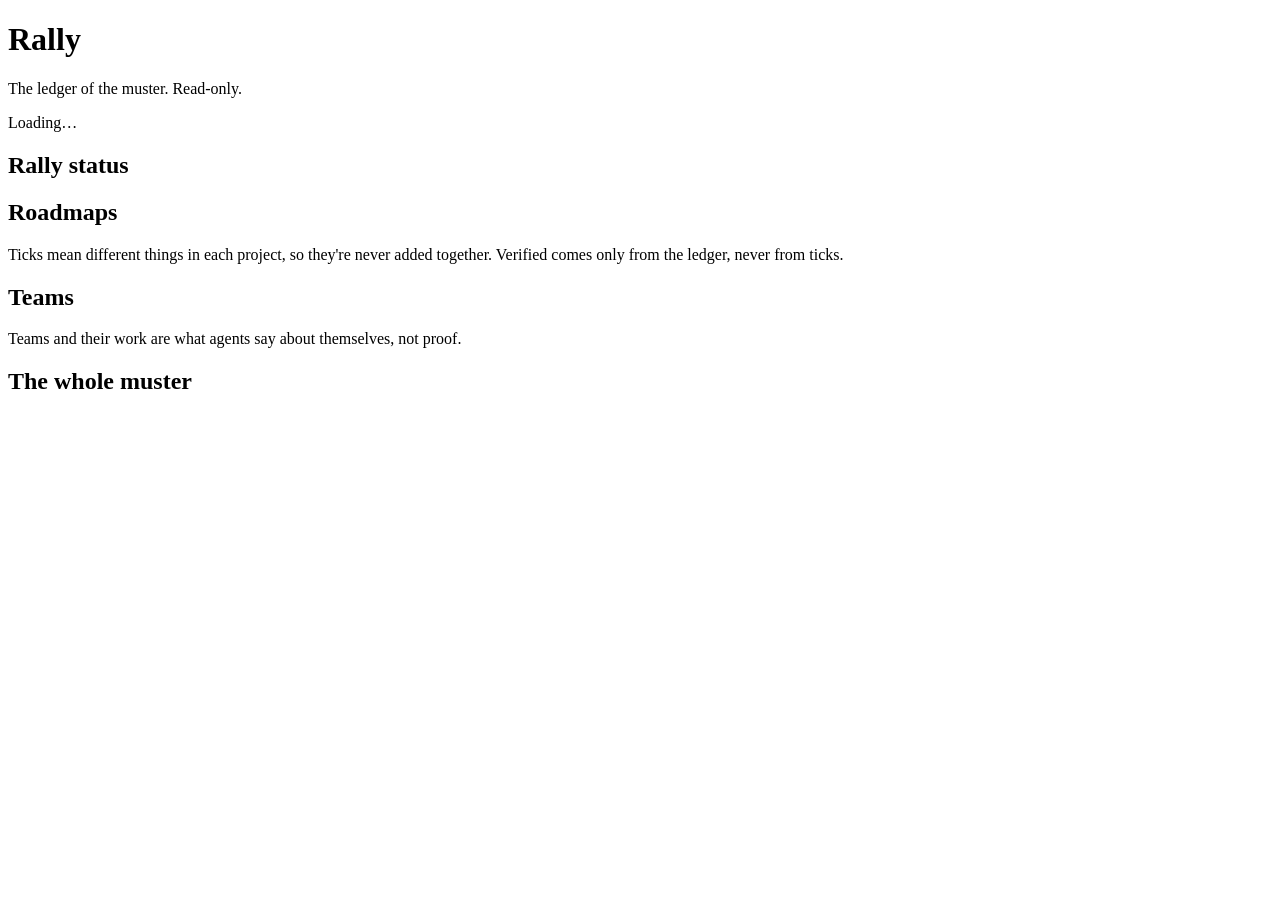
==== web/index.html @ cd346a18 "Give each project an info page in the viewer (RAL-43) Each project in the roadmap list links to #/pr" ====
<!doctype html>
<html lang="en">
<head>
  <meta charset="utf-8">
  <meta name="viewport" content="width=device-width, initial-scale=1">
  <title>Rally</title>
  <link rel="stylesheet" href="/app.css">
</head>
<body>
  <header>
    <div>
      <h1>Rally</h1>
      <p class="muted">The ledger of the muster. Read-only.</p>
    </div>
    <p id="freshness" class="muted" role="status">Loading…</p>
  </header>
  <main id="project-page" hidden></main>
  <main id="overview">
    <section aria-labelledby="ledger-title">
      <h2 id="ledger-title">Rally status</h2>
      <div id="ledger" class="panel"></div>
    </section>
    <section aria-labelledby="roadmaps-title">
      <h2 id="roadmaps-title">Roadmaps</h2>
      <p class="muted">Ticks mean different things in each project, so they're never added together. Verified comes only from the ledger, never from ticks.</p>
      <div id="roadmaps"></div>
    </section>
    <section aria-labelledby="teams-title">
      <h2 id="teams-title">Teams</h2>
      <p class="muted">Teams and their work are what agents say about themselves, not proof.</p>
      <div id="teams" class="panel"></div>
    </section>
    <section aria-labelledby="muster-title">
      <h2 id="muster-title">The whole muster</h2>
      <div id="muster" class="panel"></div>
    </section>
  </main>
  <script src="/app.js"></script>
</body>
</html>
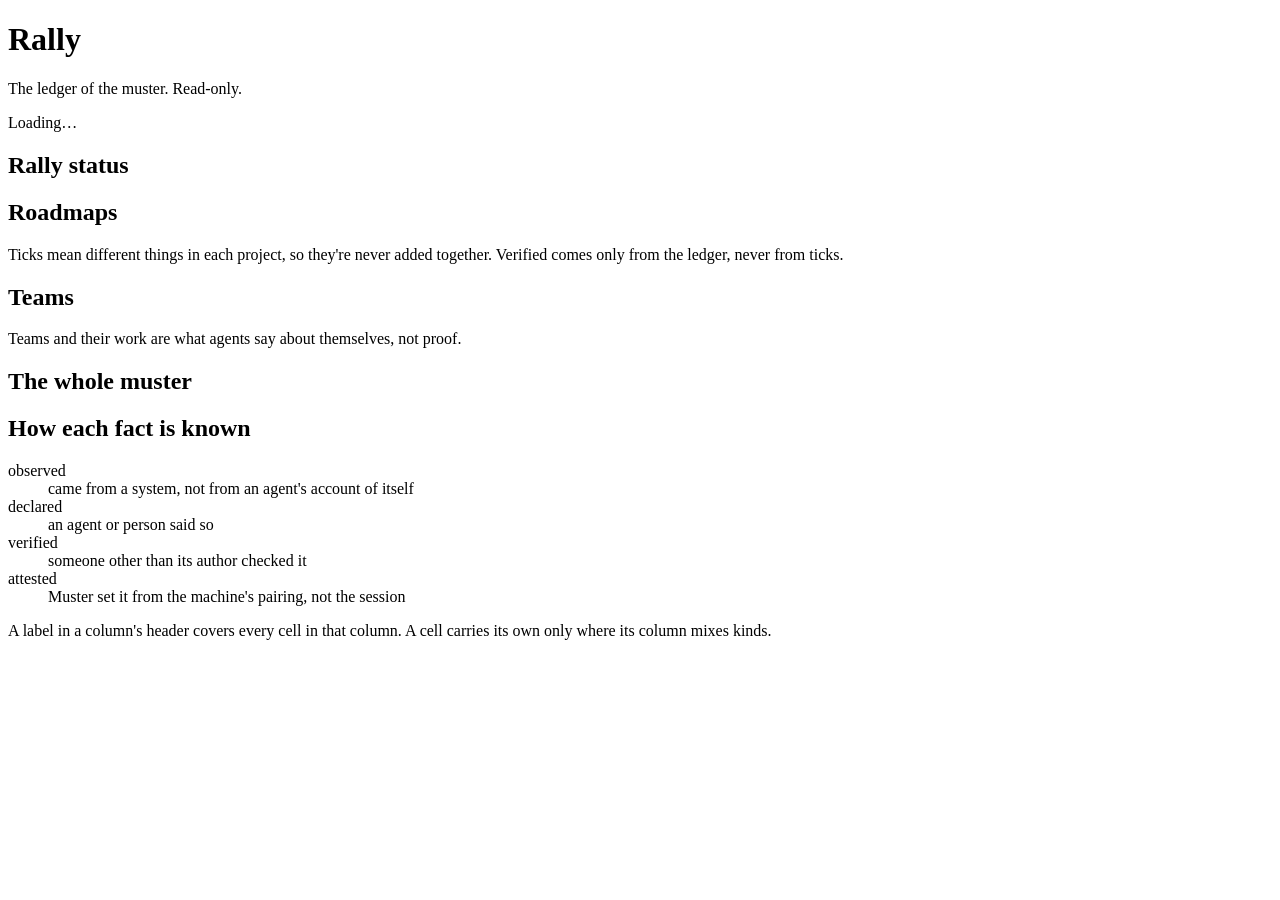
==== commit b41ae8a7: "RAL-93: the viewer says each column's provenance once, with a legend A table column whose cells all " ====
--- a/web/index.html
+++ b/web/index.html
@@ -15,6 +15,7 @@
     <p id="freshness" class="muted" role="status">Loading…</p>
   </header>
   <main id="project-page" hidden></main>
+  <main id="past-page" hidden></main>
   <main id="overview">
     <section aria-labelledby="ledger-title">
       <h2 id="ledger-title">Rally status</h2>
@@ -35,6 +36,16 @@
       <div id="muster" class="panel"></div>
     </section>
   </main>
+  <footer id="provenance" class="muted">
+    <h2>How each fact is known</h2>
+    <dl class="provenance-legend">
+      <div><dt><span class="label">observed</span></dt><dd>came from a system, not from an agent's account of itself</dd></div>
+      <div><dt><span class="label">declared</span></dt><dd>an agent or person said so</dd></div>
+      <div><dt><span class="label">verified</span></dt><dd>someone other than its author checked it</dd></div>
+      <div><dt><span class="label">attested</span></dt><dd>Muster set it from the machine's pairing, not the session</dd></div>
+    </dl>
+    <p>A label in a column's header covers every cell in that column. A cell carries its own only where its column mixes kinds.</p>
+  </footer>
   <script src="/app.js"></script>
 </body>
 </html>
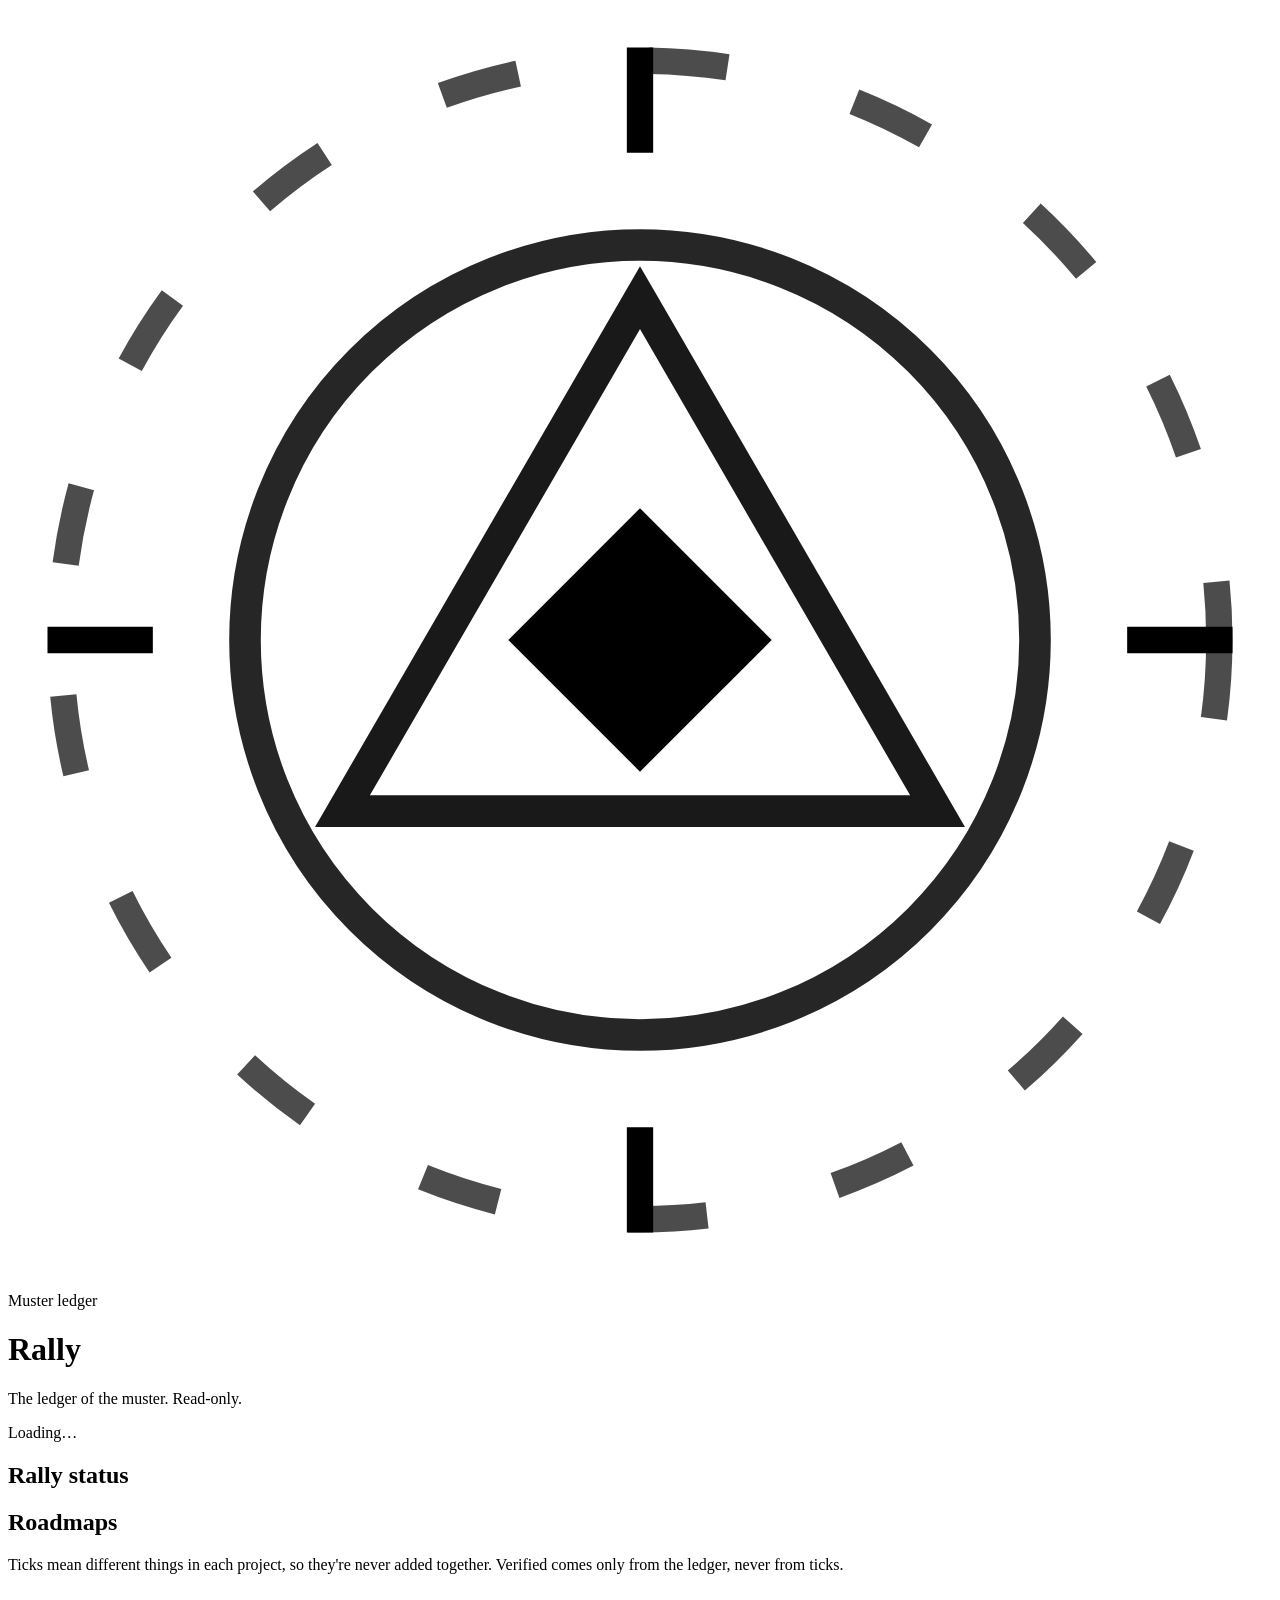
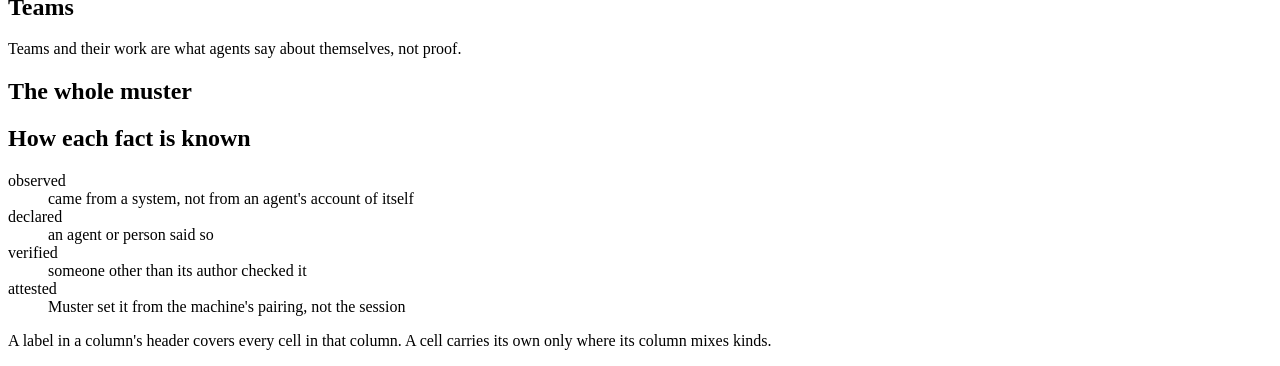
==== commit b21ba138: "feat(web): the viewer has a modern sci-fi magitech look (RAL-115) Glass panels with corner brackets " ====
--- a/web/index.html
+++ b/web/index.html
@@ -3,14 +3,29 @@
 <head>
   <meta charset="utf-8">
   <meta name="viewport" content="width=device-width, initial-scale=1">
+  <meta name="rally-page-code" content="PAGE_CODE">
   <title>Rally</title>
   <link rel="stylesheet" href="/app.css">
 </head>
 <body>
   <header>
-    <div>
-      <h1>Rally</h1>
-      <p class="muted">The ledger of the muster. Read-only.</p>
+    <div class="brand">
+      <svg class="sigil" viewBox="0 0 48 48" aria-hidden="true" focusable="false">
+        <g class="ring-outer" fill="none" stroke="currentColor" stroke-width="1">
+          <circle cx="24" cy="24" r="22" stroke-dasharray="3 5" opacity="0.7"/>
+          <path d="M24 1.5v4M24 42.5v4M1.5 24h4M42.5 24h4"/>
+        </g>
+        <g class="ring-inner" fill="none" stroke="currentColor" stroke-width="1.2">
+          <circle cx="24" cy="24" r="15" opacity="0.85"/>
+          <path d="M24 11 35.3 30.5H12.7Z" opacity="0.9"/>
+        </g>
+        <path d="M24 19 29 24 24 29 19 24Z" fill="currentColor"/>
+      </svg>
+      <div>
+        <p class="eyebrow">Muster ledger</p>
+        <h1>Rally</h1>
+        <p class="muted">The ledger of the muster. Read-only.</p>
+      </div>
     </div>
     <p id="freshness" class="muted" role="status">Loading…</p>
   </header>
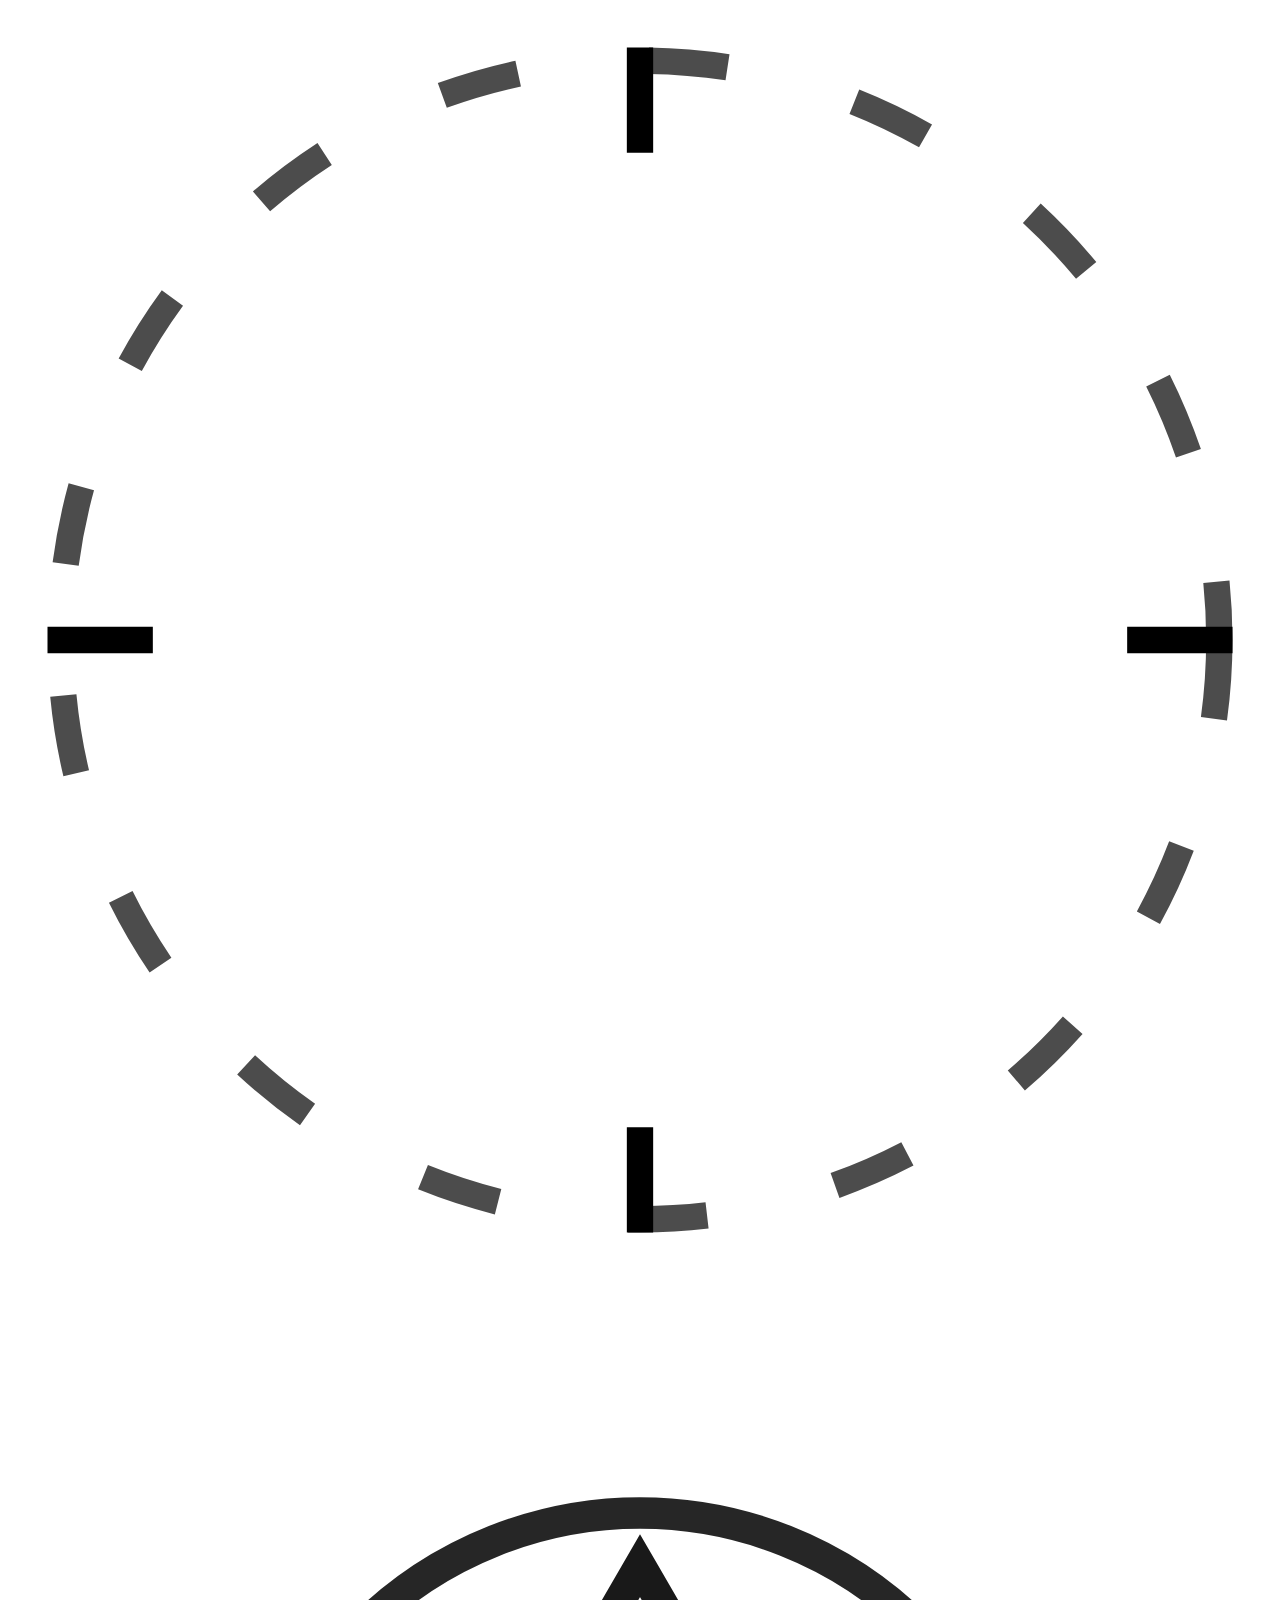
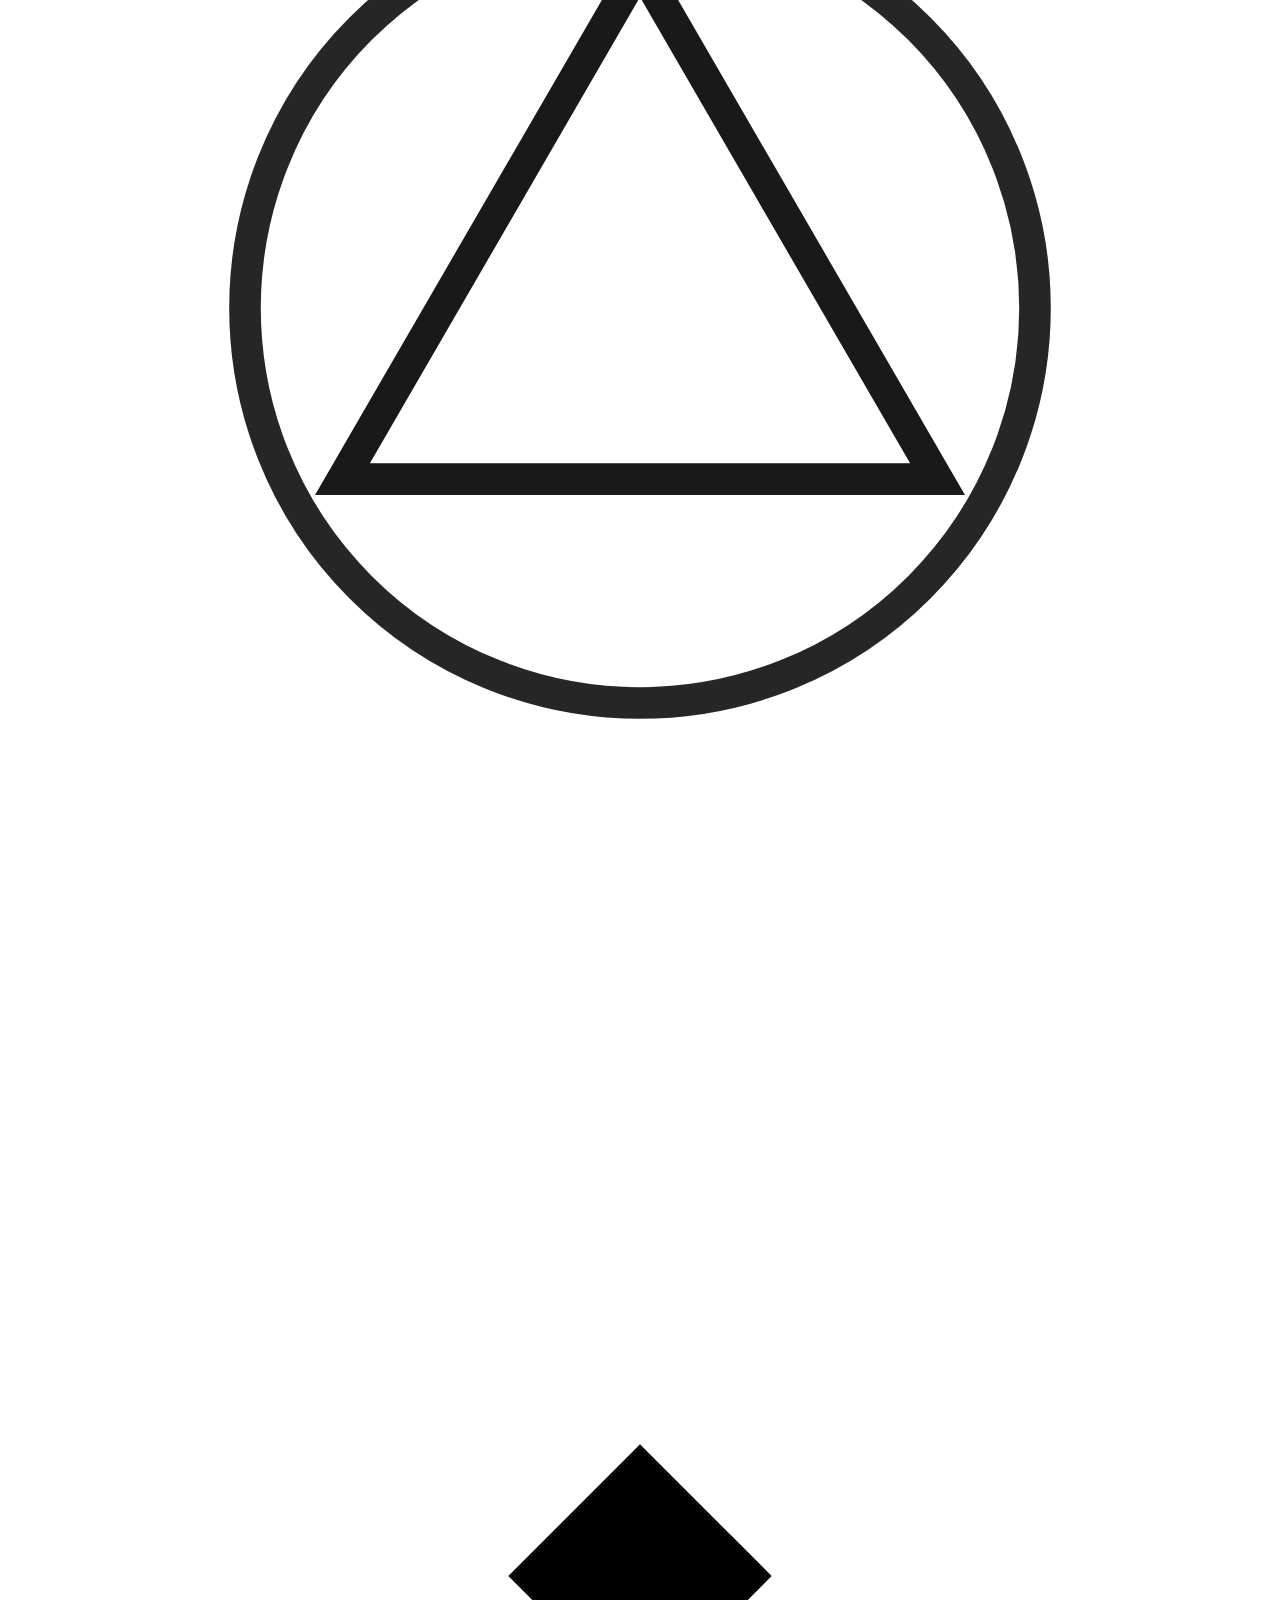
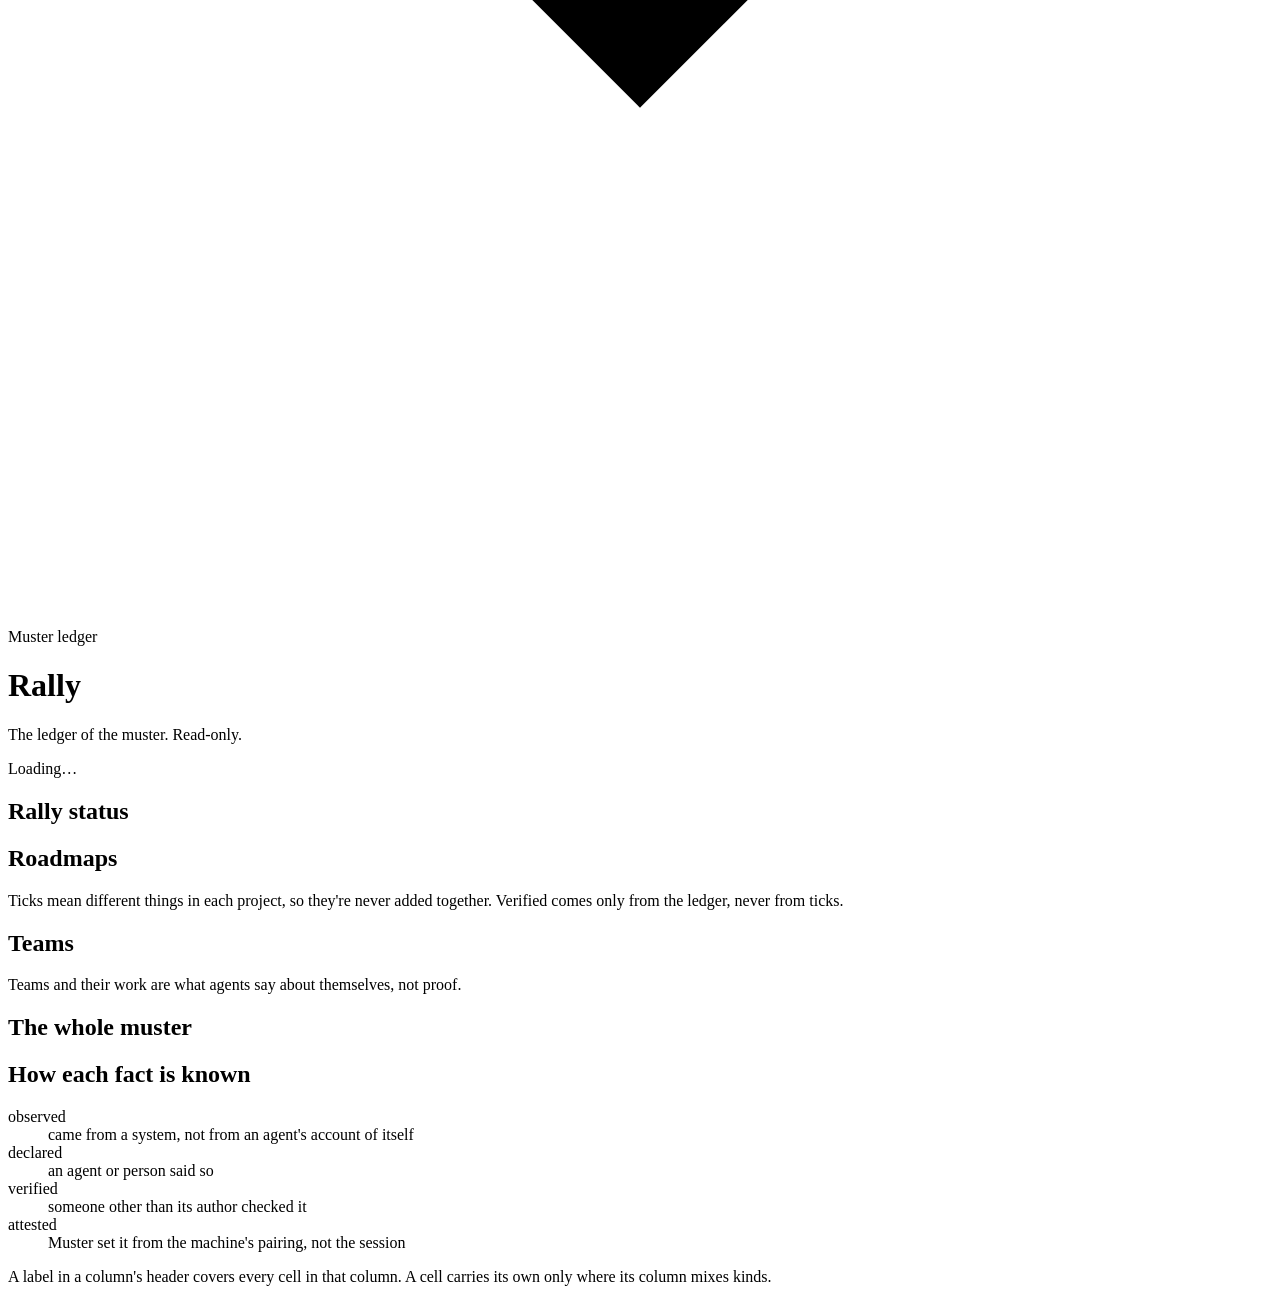
==== commit bde5adc2: "perf(web): the viewer's look stays light (RAL-118) RAL-115's look lagged. A backdrop-filter blur und" ====
--- a/web/index.html
+++ b/web/index.html
@@ -10,17 +10,19 @@
 <body>
   <header>
     <div class="brand">
-      <svg class="sigil" viewBox="0 0 48 48" aria-hidden="true" focusable="false">
-        <g class="ring-outer" fill="none" stroke="currentColor" stroke-width="1">
+      <span class="sigil" aria-hidden="true">
+        <svg class="ring-outer" viewBox="0 0 48 48" focusable="false" fill="none" stroke="currentColor" stroke-width="1">
           <circle cx="24" cy="24" r="22" stroke-dasharray="3 5" opacity="0.7"/>
           <path d="M24 1.5v4M24 42.5v4M1.5 24h4M42.5 24h4"/>
-        </g>
-        <g class="ring-inner" fill="none" stroke="currentColor" stroke-width="1.2">
+        </svg>
+        <svg class="ring-inner" viewBox="0 0 48 48" focusable="false" fill="none" stroke="currentColor" stroke-width="1.2">
           <circle cx="24" cy="24" r="15" opacity="0.85"/>
           <path d="M24 11 35.3 30.5H12.7Z" opacity="0.9"/>
-        </g>
-        <path d="M24 19 29 24 24 29 19 24Z" fill="currentColor"/>
-      </svg>
+        </svg>
+        <svg viewBox="0 0 48 48" focusable="false">
+          <path d="M24 19 29 24 24 29 19 24Z" fill="currentColor"/>
+        </svg>
+      </span>
       <div>
         <p class="eyebrow">Muster ledger</p>
         <h1>Rally</h1>
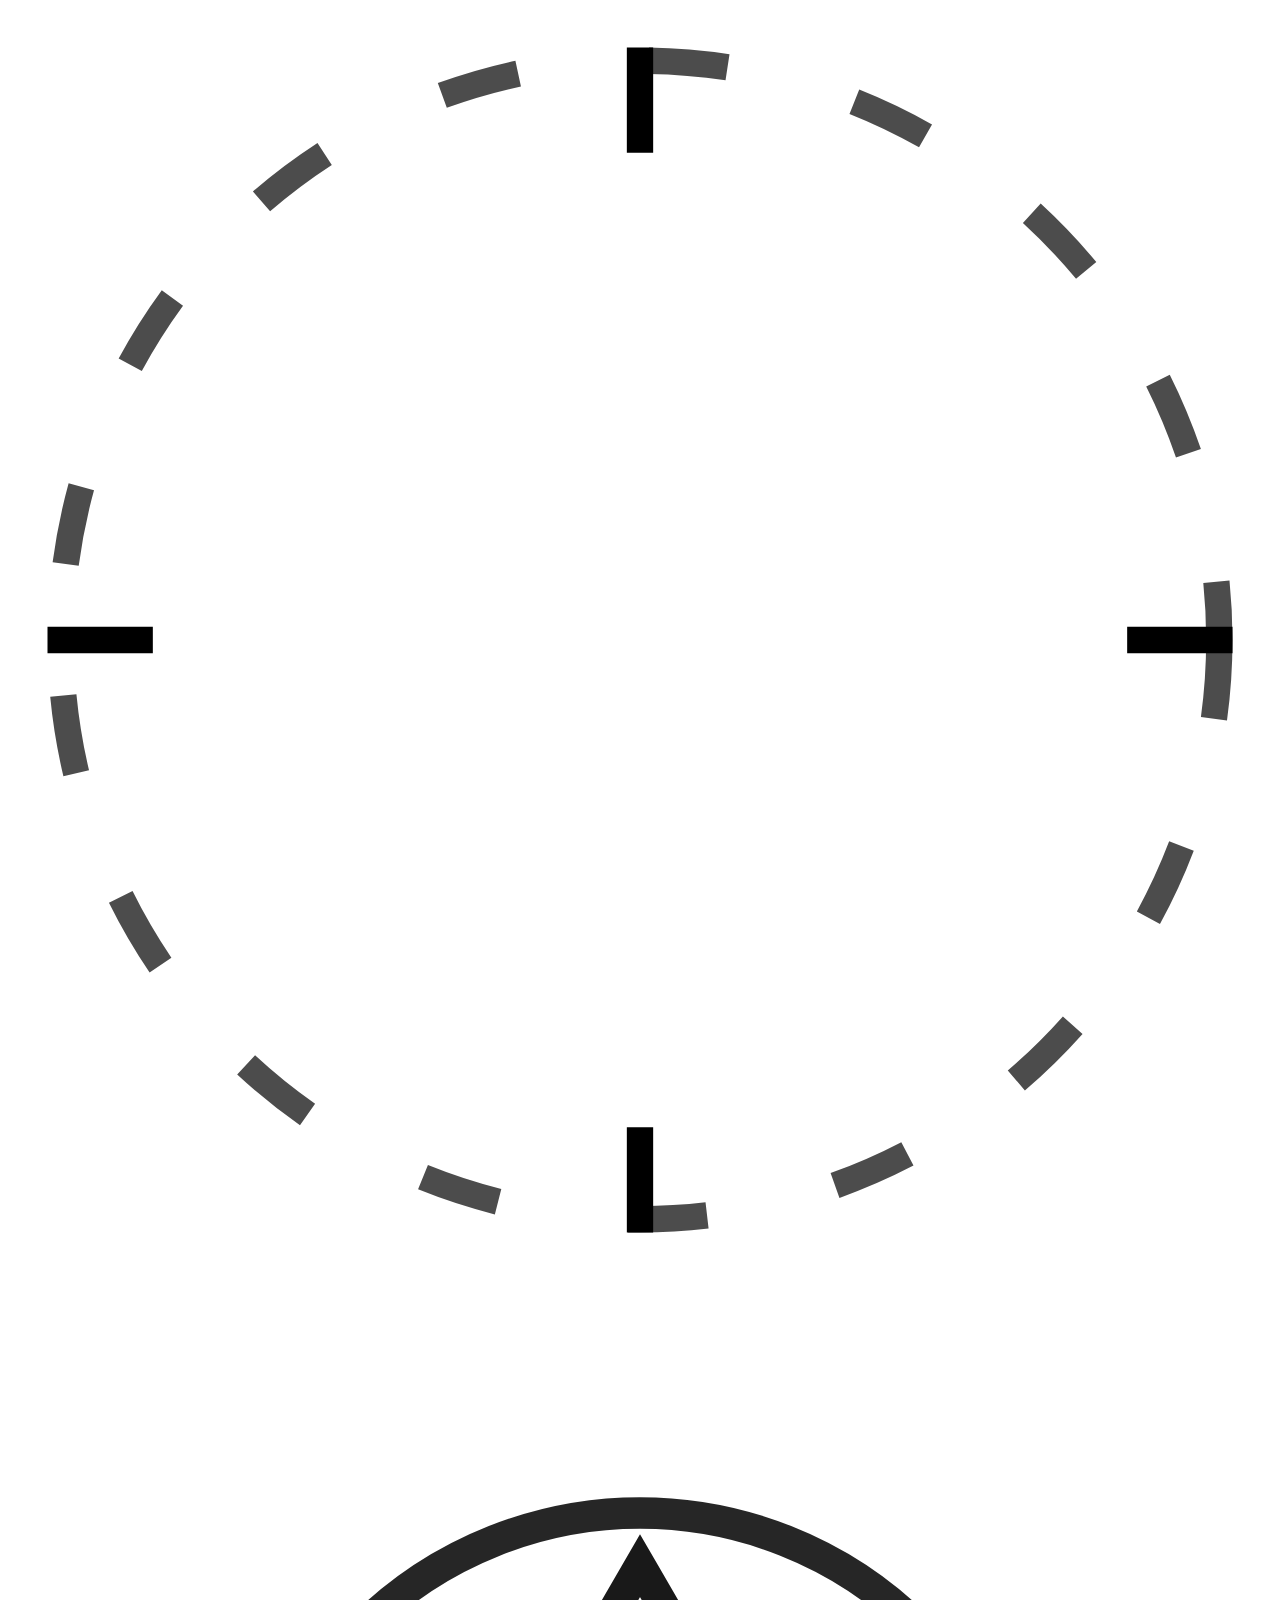
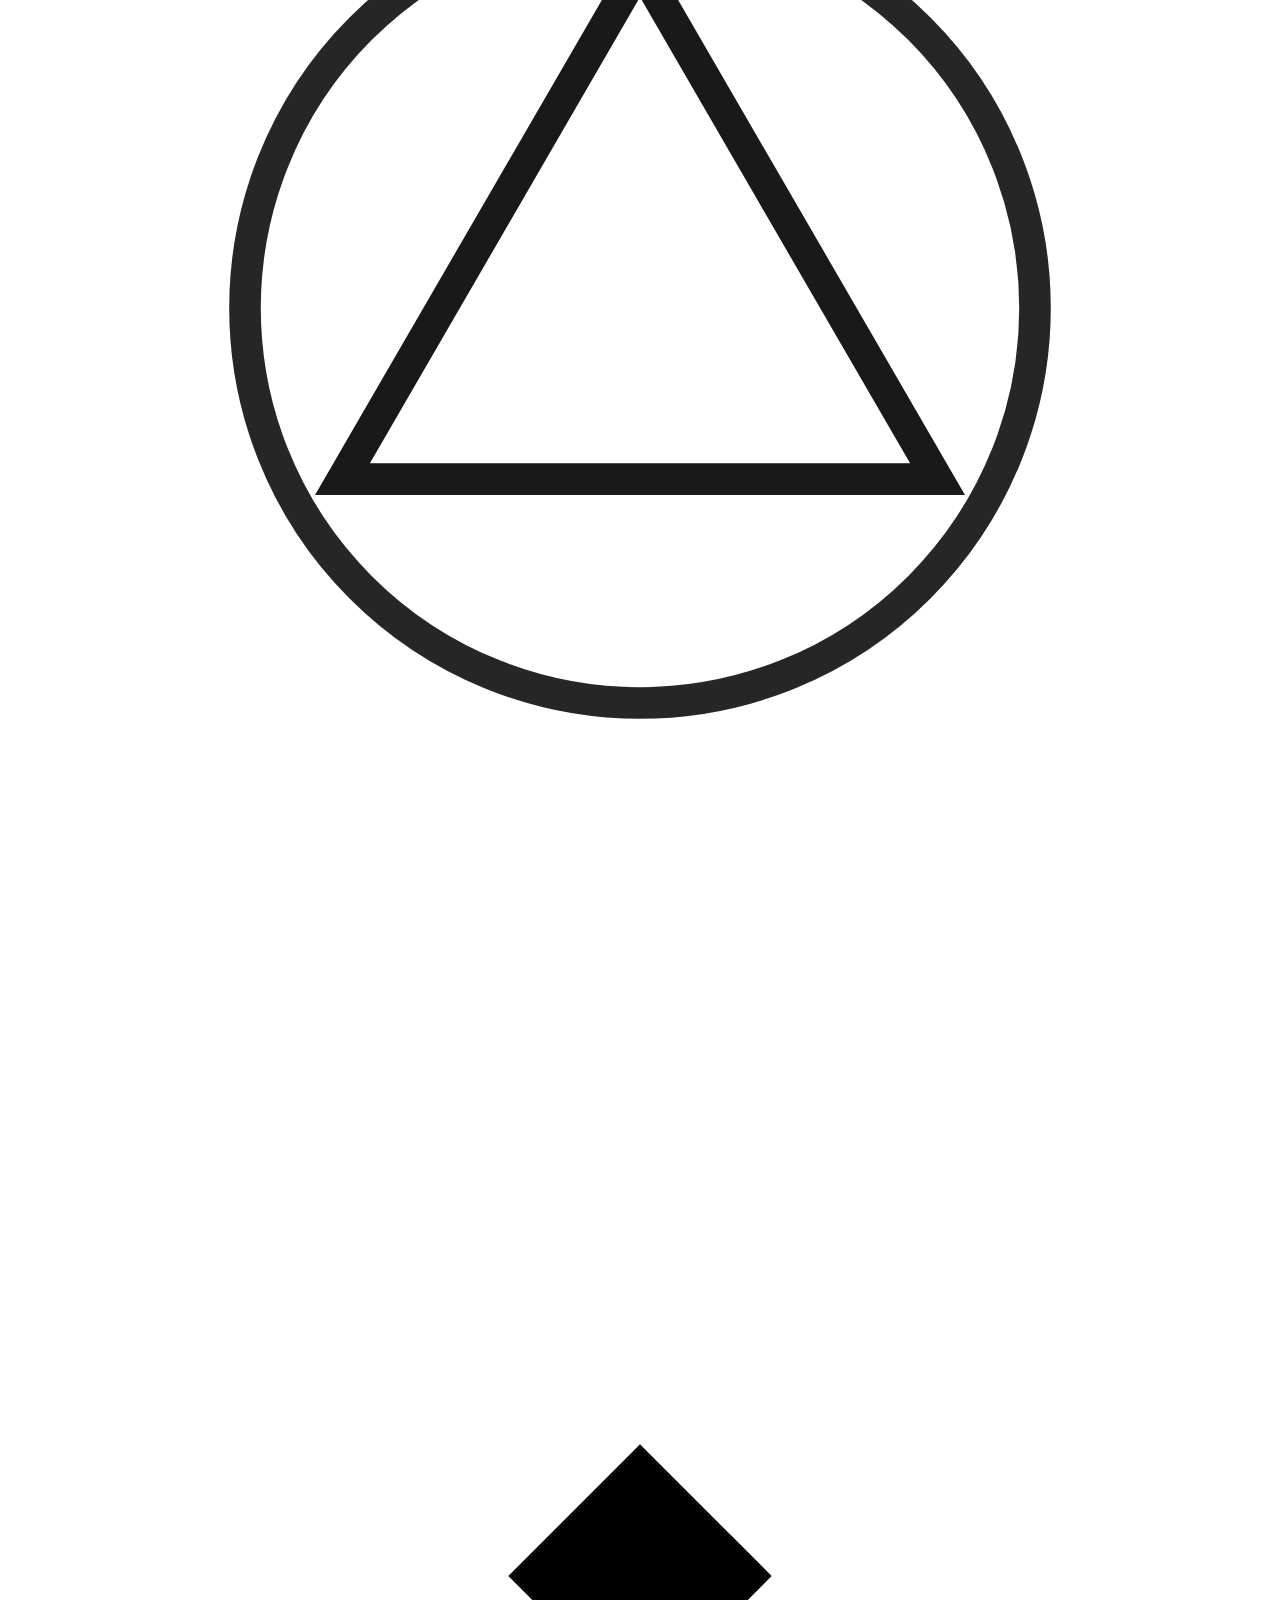
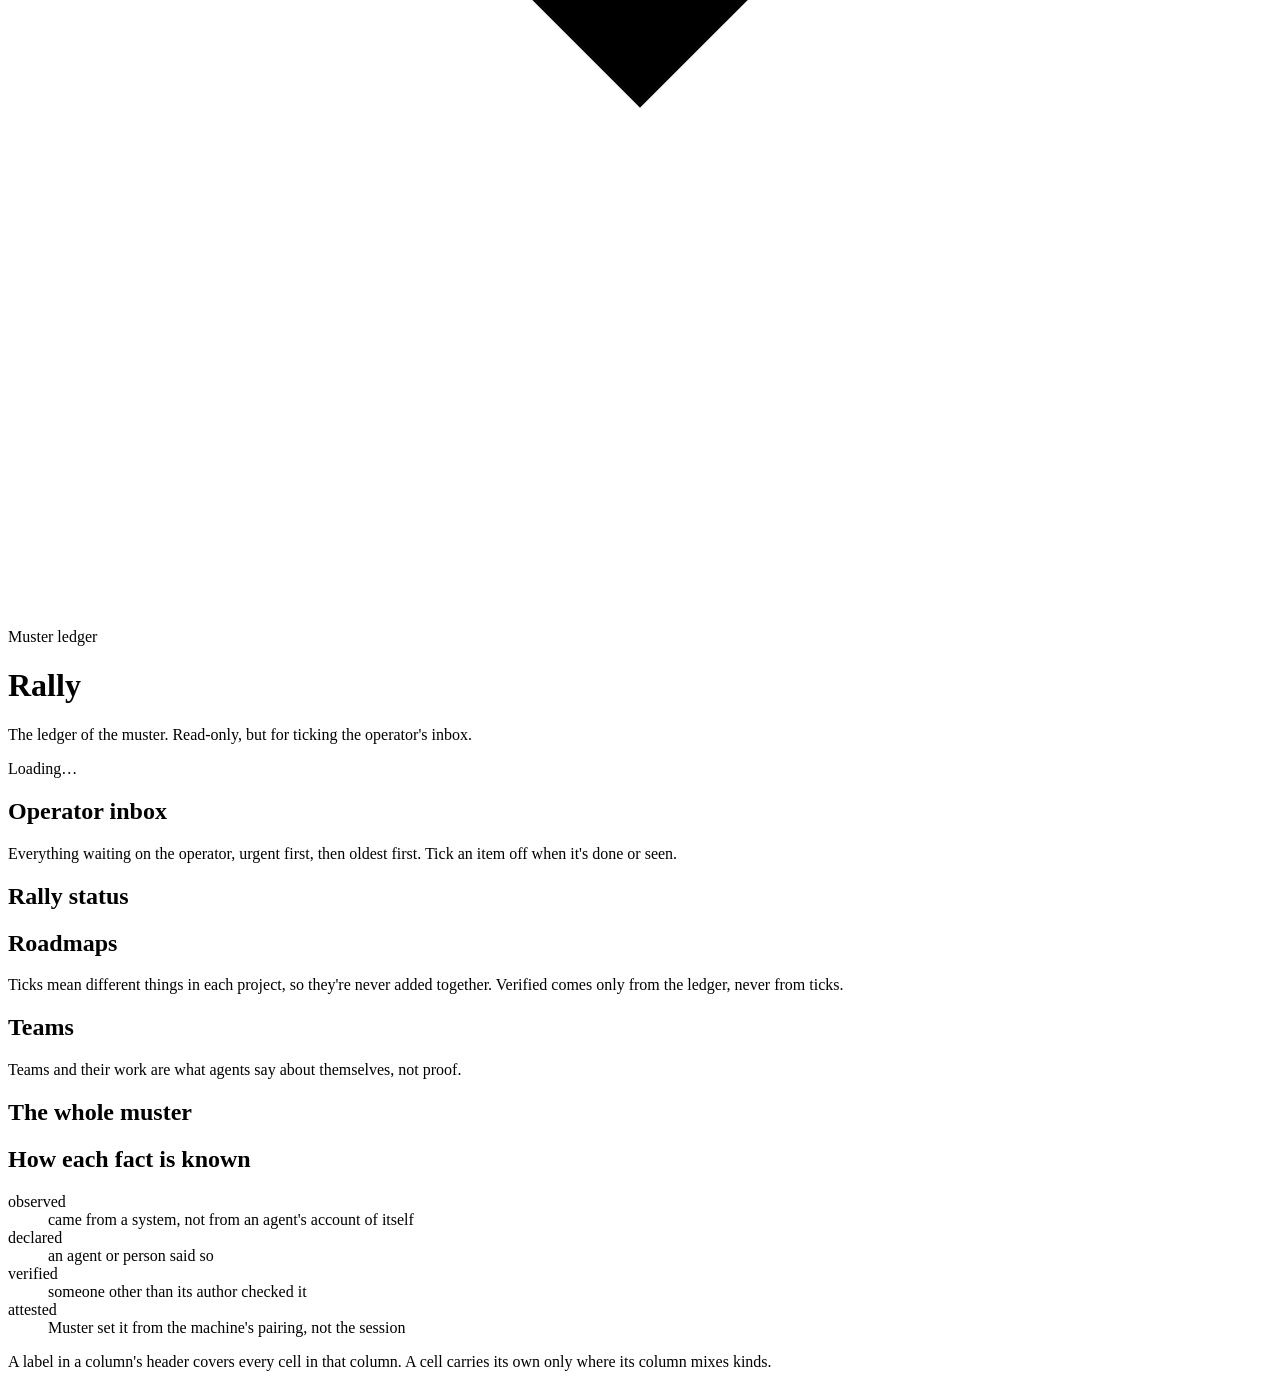
==== commit 6c8c688f: "RAL-146: an operator inbox, ticked off by hand Everything waiting on the operator in one list, urgen" ====
--- a/web/index.html
+++ b/web/index.html
@@ -26,7 +26,7 @@
       <div>
         <p class="eyebrow">Muster ledger</p>
         <h1>Rally</h1>
-        <p class="muted">The ledger of the muster. Read-only.</p>
+        <p class="muted">The ledger of the muster. Read-only, but for ticking the operator's inbox.</p>
       </div>
     </div>
     <p id="freshness" class="muted" role="status">Loading…</p>
@@ -34,6 +34,11 @@
   <main id="project-page" hidden></main>
   <main id="past-page" hidden></main>
   <main id="overview">
+    <section id="inbox-section" aria-labelledby="inbox-title">
+      <h2 id="inbox-title">Operator inbox</h2>
+      <p class="muted">Everything waiting on the operator, urgent first, then oldest first. Tick an item off when it's done or seen.</p>
+      <div id="inbox" class="panel"></div>
+    </section>
     <section aria-labelledby="ledger-title">
       <h2 id="ledger-title">Rally status</h2>
       <div id="ledger" class="panel"></div>
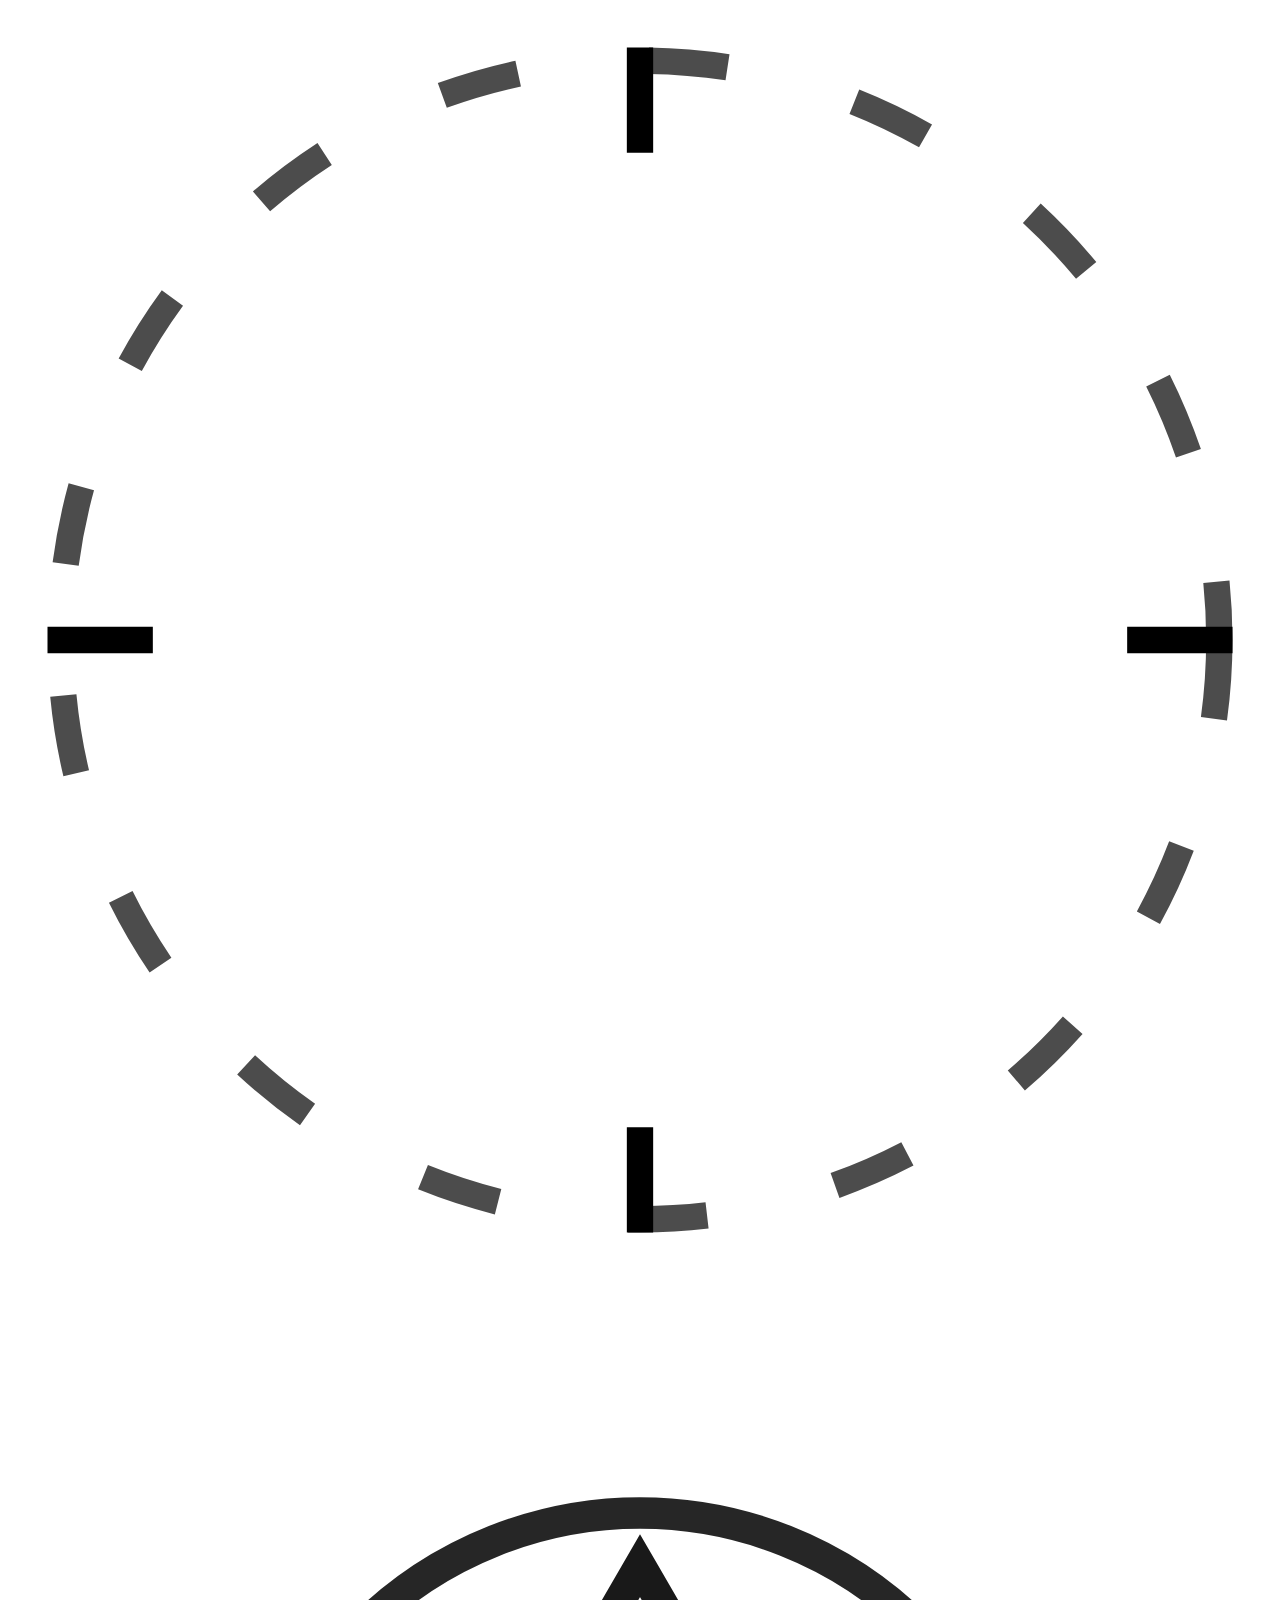
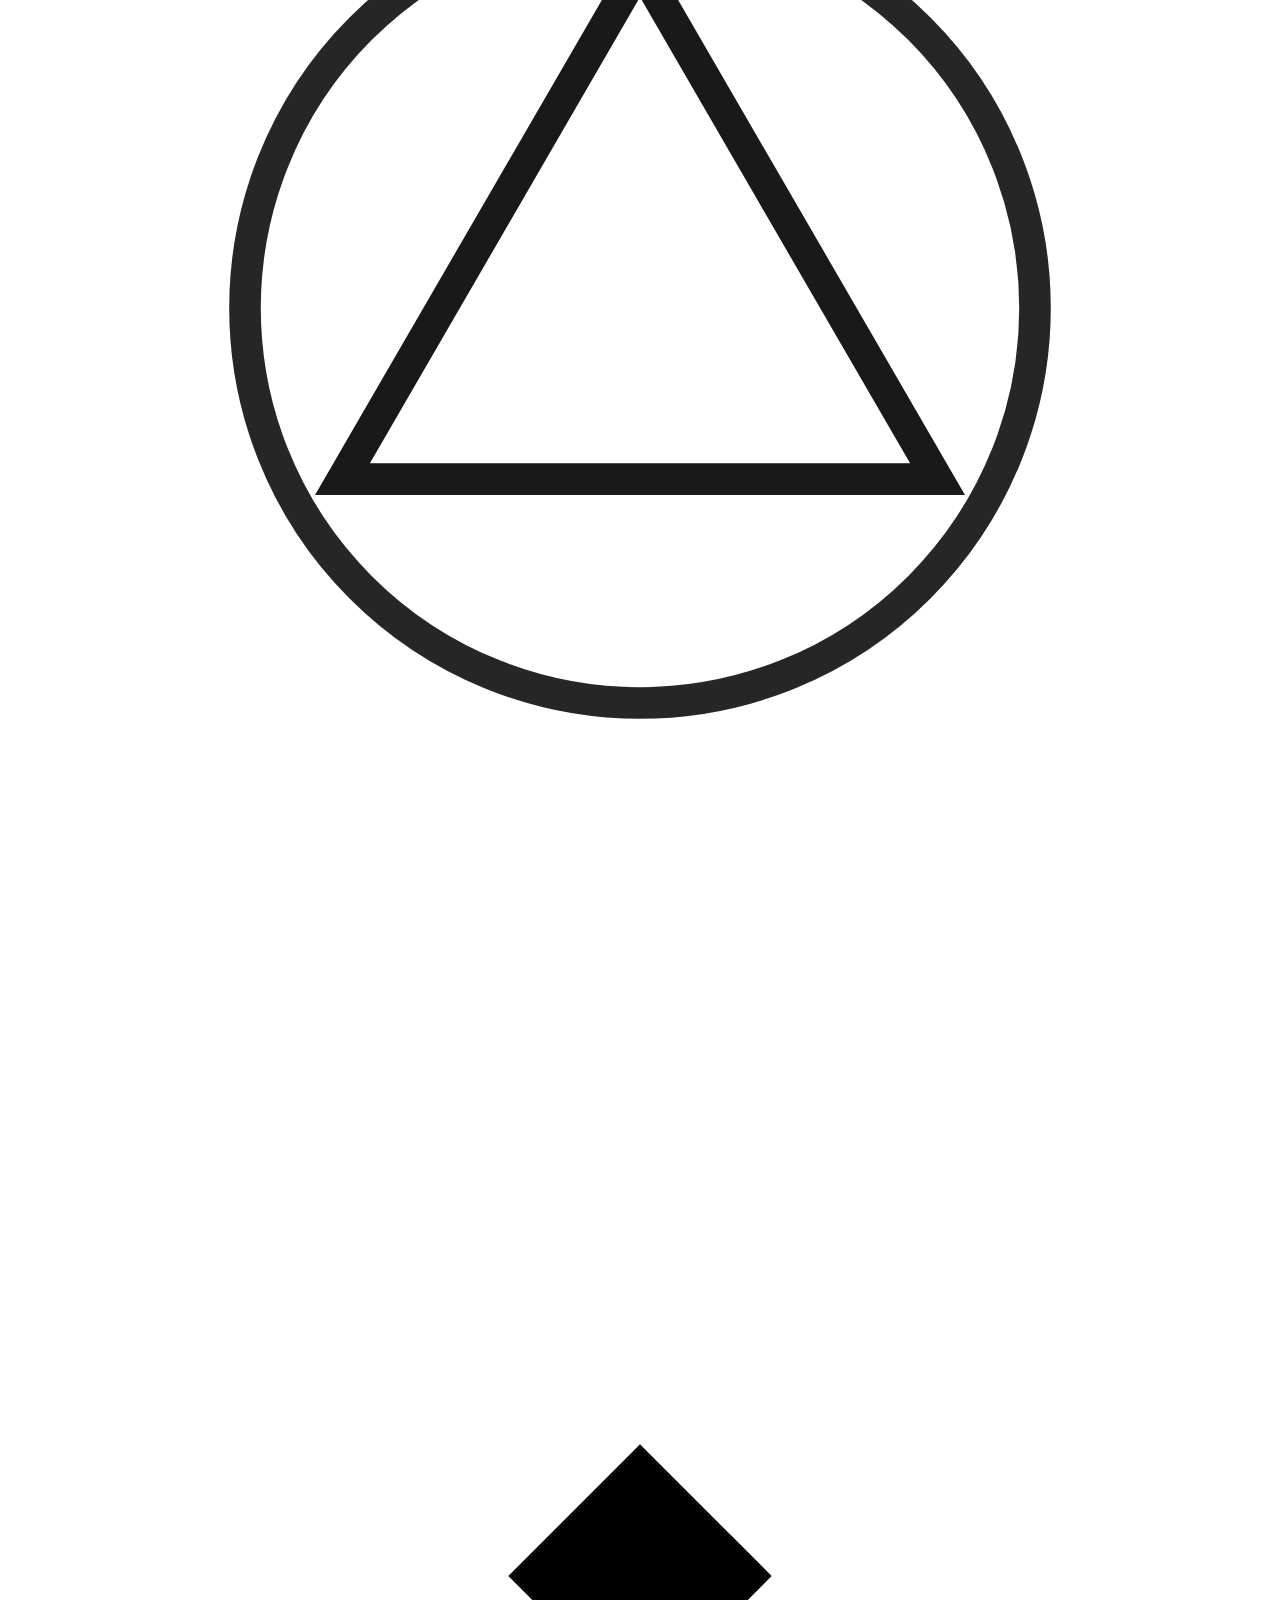
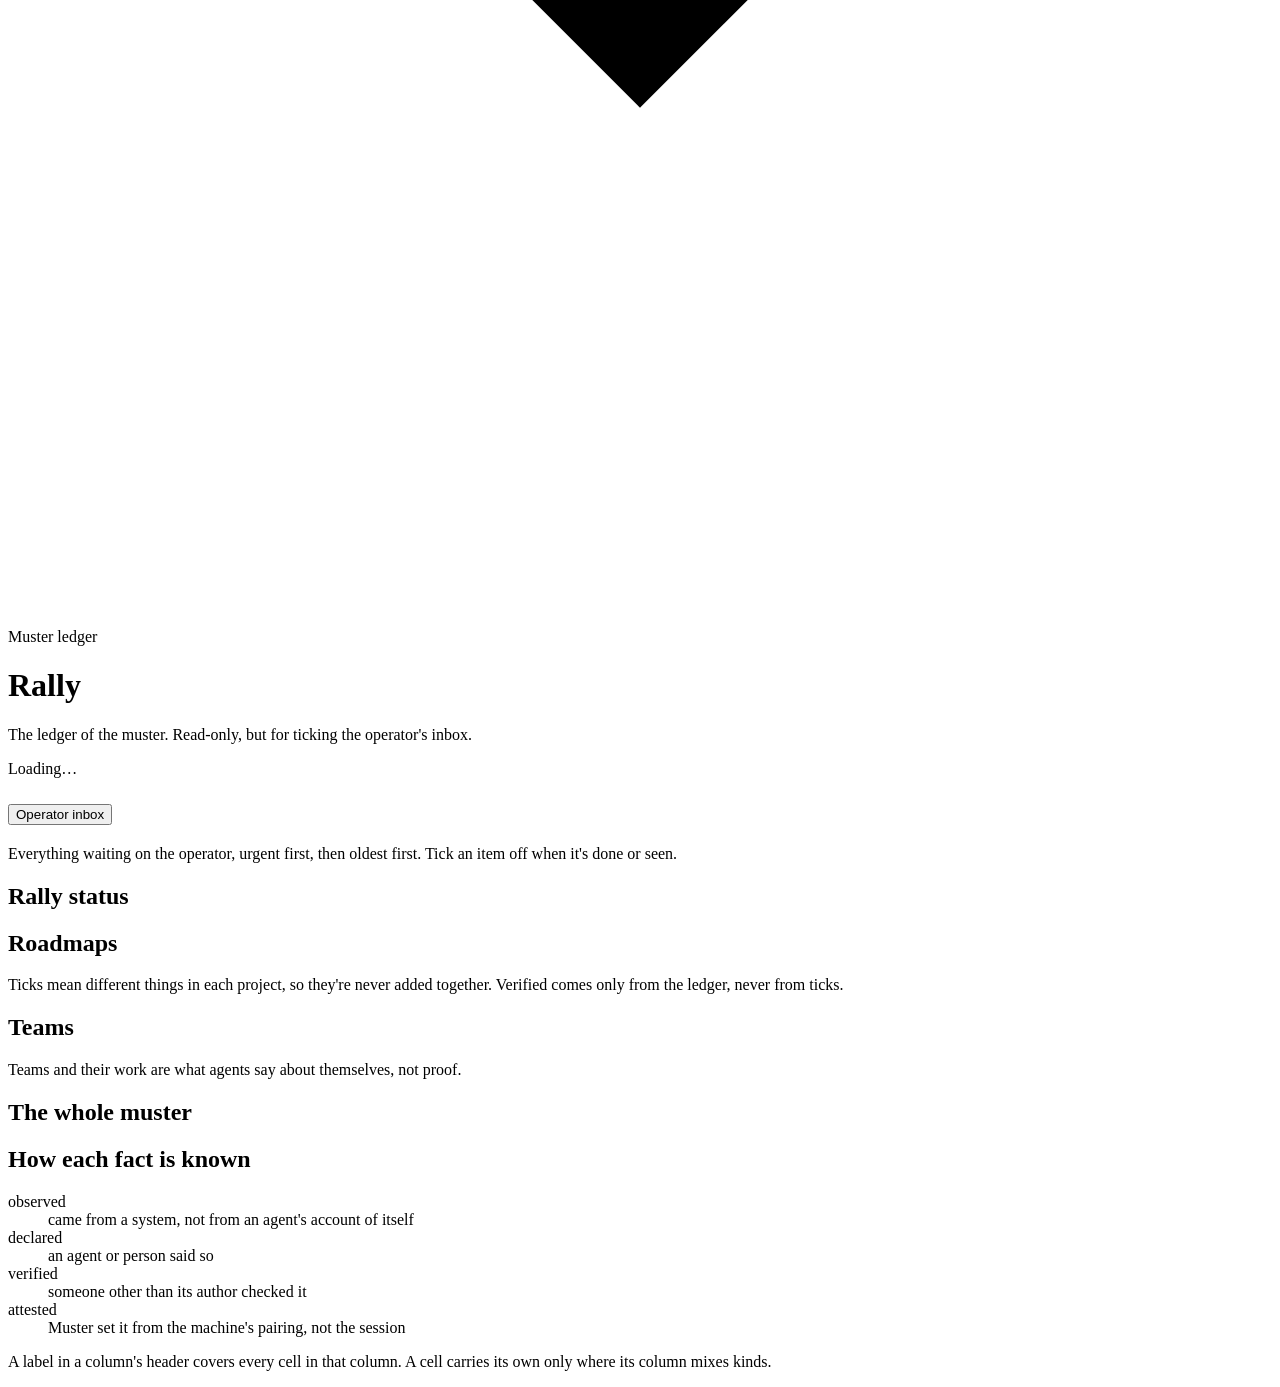
==== commit 04382ff2: "RAL-193: the operator inbox folds away with an arrow From Josh (record 4311): "Lets give it an arrow" ====
--- a/web/index.html
+++ b/web/index.html
@@ -35,9 +35,12 @@
   <main id="past-page" hidden></main>
   <main id="overview">
     <section id="inbox-section" aria-labelledby="inbox-title">
-      <h2 id="inbox-title">Operator inbox</h2>
-      <p class="muted">Everything waiting on the operator, urgent first, then oldest first. Tick an item off when it's done or seen.</p>
-      <div id="inbox" class="panel"></div>
+      <!-- RAL-193: the arrow folds the panel away; the heading keeps its counts, so nothing urgent hides. -->
+      <h2 id="inbox-title"><button type="button" id="inbox-fold" class="fold" aria-expanded="true" aria-controls="inbox-body"><span class="fold-arrow" aria-hidden="true"></span><span id="inbox-title-text">Operator inbox</span></button></h2>
+      <div id="inbox-body">
+        <p class="muted">Everything waiting on the operator, urgent first, then oldest first. Tick an item off when it's done or seen.</p>
+        <div id="inbox" class="panel"></div>
+      </div>
     </section>
     <section aria-labelledby="ledger-title">
       <h2 id="ledger-title">Rally status</h2>
